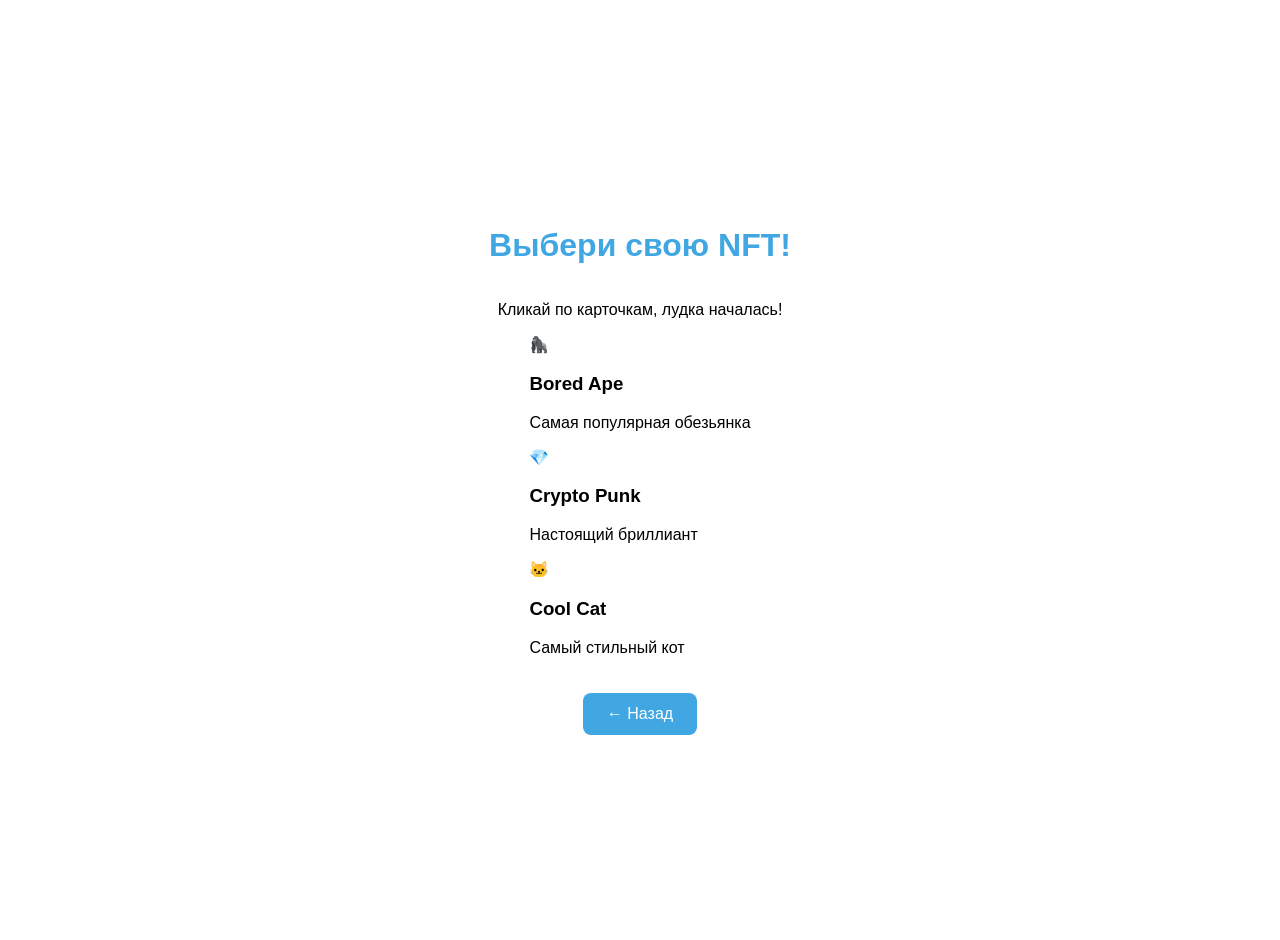
==== game.html @ 4599c798 "Add files via upload добавила вторую страницу" ====
<!DOCTYPE html>
<html lang="ru">
<head>
    <meta charset="UTF-8">
    <meta name="viewport" content="width=device-width, initial-scale=1.0">
    <title>Выбор NFT</title>
    <script src="https://telegram.org/js/telegram-web-app.js"></script>
    <link rel="stylesheet" href="style.css">
</head>
<body>
    <div class="container">
        <h1 id="greeting">Выбери свою NFT!</h1>
        <p>Кликай по карточкам, лудка началась!</p>
        
        <div class="nft-grid">
            <div class="nft-card" onclick="chooseNFT('1')">
                <div class="nft-emoji">🦍</div>
                <h3>Bored Ape</h3>
                <p>Самая популярная обезьянка</p>
            </div>
            
            <div class="nft-card" onclick="chooseNFT('2')">
                <div class="nft-emoji">💎</div>
                <h3>Crypto Punk</h3>
                <p>Настоящий бриллиант</p>
            </div>
            
            <div class="nft-card" onclick="chooseNFT('3')">
                <div class="nft-emoji">🐱</div>
                <h3>Cool Cat</h3>
                <p>Самый стильный кот</p>
            </div>
        </div>
        
        <button onclick="goBack()" class="back-btn">← Назад</button>
    </div>
    
    <script src="game.js"></script>
</body>
</html>
---- style.css ----
body {
    font-family: -apple-system, BlinkMacSystemFont, 'Segoe UI', Roboto, sans-serif;
    margin: 0;
    padding: 0;
    background-color: var(--tg-theme-bg-color, #ffffff);
    color: var(--tg-theme-text-color, #000000);
}

.container {
    display: flex;
    flex-direction: column;
    align-items: center;
    justify-content: center;
    min-height: 100vh;
    padding: 20px;
}

h1 {
    color: var(--tg-theme-button-color, #40a7e3);
}

button {
    background-color: var(--tg-theme-button-color, #40a7e3);
    color: var(--tg-theme-button-text-color, #ffffff);
    border: none;
    padding: 12px 24px;
    border-radius: 8px;
    font-size: 16px;
    margin-top: 20px;
    cursor: pointer;
}
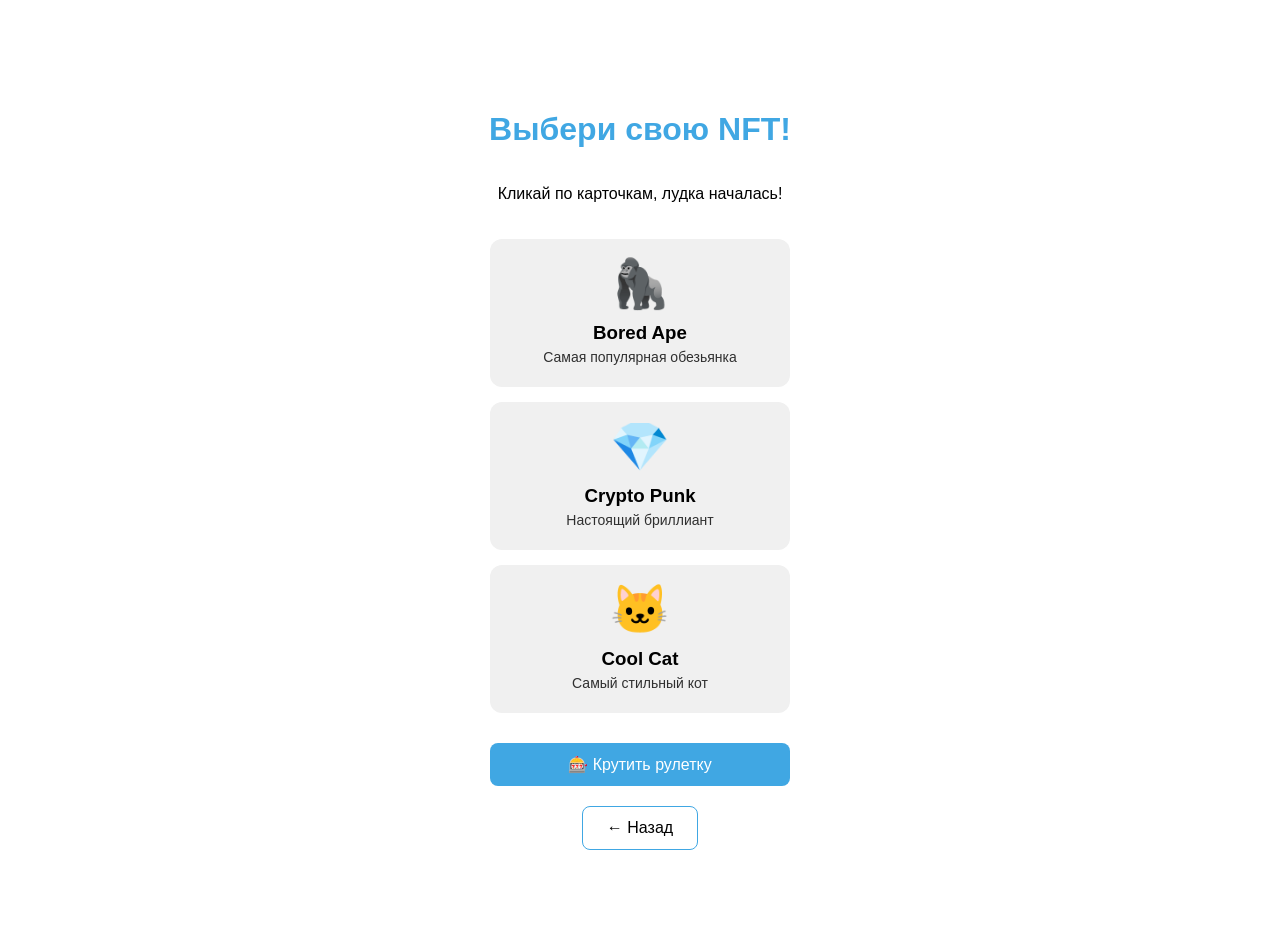
==== commit 109734cd: "Add files via upload" ====
--- a/game.html
+++ b/game.html
@@ -31,7 +31,7 @@
                 <p>Самый стильный кот</p>
             </div>
         </div>
-        
+        <button onclick="goToWheel()" class="wheel-btn">🎰 Крутить рулетку</button>
         <button onclick="goBack()" class="back-btn">← Назад</button>
     </div>
     
--- a/style.css
+++ b/style.css
@@ -28,4 +28,68 @@
     font-size: 16px;
     margin-top: 20px;
     cursor: pointer;
+}
+/* Стили для карточек NFT */
+.nft-grid {
+    display: flex;
+    flex-direction: column;
+    gap: 15px;
+    width: 100%;
+    max-width: 300px;
+    margin: 20px 0;
+}
+
+.nft-card {
+    background-color: var(--tg-theme-secondary-bg-color, #f0f0f0);
+    border-radius: 12px;
+    padding: 15px;
+    text-align: center;
+    cursor: pointer;
+    transition: transform 0.2s;
+    border: 2px solid transparent;
+}
+
+.nft-card:hover {
+    transform: scale(1.02);
+    border-color: var(--tg-theme-button-color, #40a7e3);
+}
+
+.nft-emoji {
+    font-size: 48px;
+    margin-bottom: 10px;
+}
+
+.nft-card h3 {
+    margin: 5px 0;
+    color: var(--tg-theme-text-color, #000000);
+}
+
+.nft-card p {
+    margin: 5px 0;
+    font-size: 14px;
+    opacity: 0.8;
+}
+
+.back-btn {
+    background-color: transparent;
+    color: var(--tg-theme-text-color, #000000);
+    border: 1px solid var(--tg-theme-button-color, #40a7e3);
+    margin-top: 10px;
+}
+
+.back-btn:hover {
+    background-color: var(--tg-theme-button-color, #40a7e3);
+    color: var(--tg-theme-button-text-color, #ffffff);
+}
+.wheel-btn {
+    background-color: var(--tg-theme-button-color, #40a7e3);
+    color: var(--tg-theme-button-text-color, #ffffff);
+    border: none;
+    padding: 12px 24px;
+    border-radius: 8px;
+    font-size: 16px;
+    margin: 10px 0;
+    cursor: pointer;
+    width: 100%;
+    max-width: 300px;
 }
